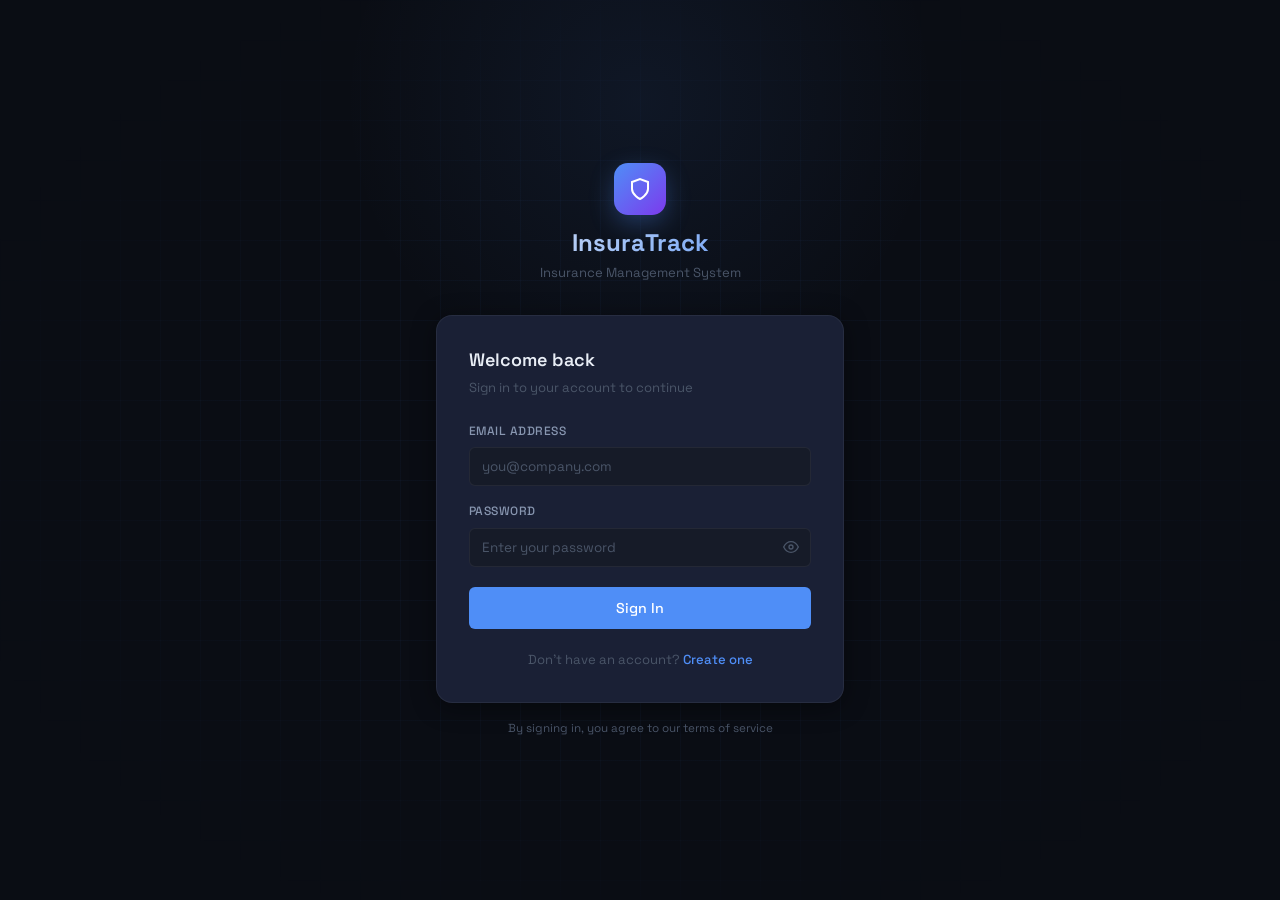
==== login.html @ 6d923c2f "frontend initial commit" ====
<!DOCTYPE html>
<html lang="en">
<head>
  <meta charset="UTF-8">
  <meta name="viewport" content="width=device-width, initial-scale=1.0">
  <title>Sign In — InsuraTrack</title>
  <link rel="stylesheet" href="css/global.css">
  <link rel="stylesheet" href="css/auth.css">
</head>
<body>
  <div class="auth-page">
    <div class="auth-container">
      <div class="auth-logo">
        <div class="logo-icon">
          <svg width="24" height="24" viewBox="0 0 24 24" fill="none" stroke="white" stroke-width="2">
            <path d="M12 22s8-4 8-10V5l-8-3-8 3v7c0 6 8 10 8 10z"/>
          </svg>
        </div>
        <h1>InsuraTrack</h1>
        <p>Insurance Management System</p>
      </div>

      <div class="auth-card">
        <h2>Welcome back</h2>
        <p class="subtitle">Sign in to your account to continue</p>

        <form class="auth-form" onsubmit="handleLogin(event)">
          <div class="form-group">
            <label>Email Address</label>
            <input
              type="email"
              id="email"
              placeholder="you@company.com"
              autocomplete="email"
              required
            >
          </div>

          <div class="form-group">
            <label>Password</label>
            <div class="input-with-icon">
              <input
                type="password"
                id="password"
                placeholder="Enter your password"
                autocomplete="current-password"
                required
              >
              <button type="button" class="eye-toggle" tabindex="-1">
                <svg width="16" height="16" viewBox="0 0 24 24" fill="none" stroke="currentColor" stroke-width="2">
                  <path d="M1 12s4-8 11-8 11 8 11 8-4 8-11 8-11-8-11-8z"/>
                  <circle cx="12" cy="12" r="3"/>
                </svg>
              </button>
            </div>
          </div>

          <button type="submit" class="btn btn-primary" id="login-btn">
            Sign In
          </button>
        </form>

        <div class="auth-footer">
          Don't have an account? <a href="register.html">Create one</a>
        </div>
      </div>

      <div style="text-align:center;margin-top:16px;font-size:0.78rem;color:var(--text-muted)">
        By signing in, you agree to our terms of service
      </div>
    </div>
  </div>

  <script src="js/api.js"></script>
  <script src="js/auth.js"></script>
  <script src="js/utils.js"></script>
  <script>
    authUtils.redirectIfLoggedIn();
    document.addEventListener('DOMContentLoaded', initPasswordToggle);
  </script>
</body>
</html>
---- css/global.css ----
@import url('https://fonts.googleapis.com/css2?family=Space+Grotesk:wght@300;400;500;600;700&family=DM+Mono:wght@400;500&display=swap');

:root {
  /* Core Palette */
  --bg-base: #0a0d14;
  --bg-surface: #10141f;
  --bg-elevated: #161b28;
  --bg-card: #1a2035;
  --bg-hover: #1f2640;

  /* Borders */
  --border: rgba(255,255,255,0.06);
  --border-active: rgba(99,179,237,0.3);

  /* Text */
  --text-primary: #e8edf5;
  --text-secondary: #8896b0;
  --text-muted: #4a5568;

  /* Accent */
  --accent: #4f8ef7;
  --accent-hover: #6aa1ff;
  --accent-glow: rgba(79,142,247,0.15);
  --accent-soft: rgba(79,142,247,0.1);

  /* Status Colors */
  --green: #34d399;
  --green-soft: rgba(52,211,153,0.1);
  --red: #f87171;
  --red-soft: rgba(248,113,113,0.1);
  --yellow: #fbbf24;
  --yellow-soft: rgba(251,191,36,0.1);
  --purple: #a78bfa;
  --purple-soft: rgba(167,139,250,0.1);
  --cyan: #22d3ee;
  --cyan-soft: rgba(34,211,238,0.1);

  /* Spacing */
  --radius: 10px;
  --radius-lg: 16px;
  --radius-sm: 6px;

  /* Sidebar */
  --sidebar-width: 240px;
  --navbar-height: 60px;

  /* Shadows */
  --shadow-card: 0 4px 24px rgba(0,0,0,0.4);
  --shadow-glow: 0 0 30px rgba(79,142,247,0.15);
}

*, *::before, *::after { box-sizing: border-box; margin: 0; padding: 0; }

html { font-size: 15px; }

body {
  font-family: 'Space Grotesk', sans-serif;
  background: var(--bg-base);
  color: var(--text-primary);
  line-height: 1.6;
  min-height: 100vh;
  overflow-x: hidden;
}

/* Scrollbar */
::-webkit-scrollbar { width: 6px; height: 6px; }
::-webkit-scrollbar-track { background: var(--bg-surface); }
::-webkit-scrollbar-thumb { background: var(--bg-elevated); border-radius: 3px; }
::-webkit-scrollbar-thumb:hover { background: var(--text-muted); }

/* Typography */
h1, h2, h3, h4, h5, h6 { font-weight: 600; line-height: 1.3; }
h1 { font-size: 1.8rem; }
h2 { font-size: 1.4rem; }
h3 { font-size: 1.1rem; }

a { color: var(--accent); text-decoration: none; }
a:hover { color: var(--accent-hover); }

/* Buttons */
.btn {
  display: inline-flex;
  align-items: center;
  gap: 6px;
  padding: 8px 16px;
  border-radius: var(--radius-sm);
  font-family: inherit;
  font-size: 0.875rem;
  font-weight: 500;
  cursor: pointer;
  border: none;
  transition: all 0.15s ease;
  white-space: nowrap;
}

.btn-primary {
  background: var(--accent);
  color: #fff;
}
.btn-primary:hover { background: var(--accent-hover); transform: translateY(-1px); box-shadow: 0 4px 16px rgba(79,142,247,0.3); }

.btn-ghost {
  background: transparent;
  color: var(--text-secondary);
  border: 1px solid var(--border);
}
.btn-ghost:hover { background: var(--bg-hover); color: var(--text-primary); border-color: var(--border-active); }

.btn-danger {
  background: var(--red-soft);
  color: var(--red);
  border: 1px solid rgba(248,113,113,0.2);
}
.btn-danger:hover { background: rgba(248,113,113,0.2); }

.btn-success {
  background: var(--green-soft);
  color: var(--green);
  border: 1px solid rgba(52,211,153,0.2);
}
.btn-success:hover { background: rgba(52,211,153,0.2); }

.btn-sm { padding: 5px 10px; font-size: 0.8rem; }
.btn-icon { padding: 7px; }

/* Cards */
.card {
  background: var(--bg-card);
  border: 1px solid var(--border);
  border-radius: var(--radius-lg);
  padding: 20px;
}

/* Tables */
.table-wrapper {
  overflow-x: auto;
  border-radius: var(--radius-lg);
  border: 1px solid var(--border);
}

table {
  width: 100%;
  border-collapse: collapse;
  font-size: 0.875rem;
}

thead th {
  background: var(--bg-elevated);
  color: var(--text-muted);
  font-weight: 500;
  font-size: 0.75rem;
  text-transform: uppercase;
  letter-spacing: 0.05em;
  padding: 12px 16px;
  text-align: left;
  border-bottom: 1px solid var(--border);
}

tbody tr {
  border-bottom: 1px solid var(--border);
  transition: background 0.1s;
}
tbody tr:last-child { border-bottom: none; }
tbody tr:hover { background: var(--bg-hover); }

tbody td {
  padding: 12px 16px;
  color: var(--text-secondary);
  vertical-align: middle;
}

tbody td:first-child { color: var(--text-primary); font-weight: 500; }

/* Badges */
.badge {
  display: inline-flex;
  align-items: center;
  gap: 4px;
  padding: 3px 8px;
  border-radius: 20px;
  font-size: 0.75rem;
  font-weight: 500;
}
.badge-active, .badge-paid, .badge-green { background: var(--green-soft); color: var(--green); }
.badge-inactive, .badge-overdue, .badge-red { background: var(--red-soft); color: var(--red); }
.badge-pending, .badge-yellow { background: var(--yellow-soft); color: var(--yellow); }
.badge-expiring, .badge-purple { background: var(--purple-soft); color: var(--purple); }
.badge-expired { background: rgba(74,85,104,0.3); color: var(--text-muted); }
.badge-admin { background: var(--accent-soft); color: var(--accent); }

/* Forms */
.form-group {
  display: flex;
  flex-direction: column;
  gap: 6px;
}

label {
  font-size: 0.8rem;
  font-weight: 500;
  color: var(--text-secondary);
  text-transform: uppercase;
  letter-spacing: 0.04em;
}

input, select, textarea {
  background: var(--bg-elevated);
  border: 1px solid var(--border);
  border-radius: var(--radius-sm);
  color: var(--text-primary);
  font-family: inherit;
  font-size: 0.9rem;
  padding: 10px 12px;
  transition: border-color 0.15s, box-shadow 0.15s;
  width: 100%;
  outline: none;
}

input:focus, select:focus, textarea:focus {
  border-color: var(--accent);
  box-shadow: 0 0 0 3px var(--accent-soft);
}

input::placeholder, textarea::placeholder { color: var(--text-muted); }

select option { background: var(--bg-card); }

.form-grid {
  display: grid;
  grid-template-columns: repeat(auto-fit, minmax(220px, 1fr));
  gap: 16px;
}

/* Section Header */
.section-header {
  display: flex;
  align-items: center;
  justify-content: space-between;
  margin-bottom: 20px;
  flex-wrap: wrap;
  gap: 12px;
}

.section-title {
  font-size: 1.1rem;
  font-weight: 600;
  color: var(--text-primary);
}

/* Search Bar */
.search-bar {
  display: flex;
  align-items: center;
  gap: 8px;
  background: var(--bg-elevated);
  border: 1px solid var(--border);
  border-radius: var(--radius-sm);
  padding: 8px 12px;
  width: 240px;
}

.search-bar input {
  background: none;
  border: none;
  padding: 0;
  font-size: 0.875rem;
  box-shadow: none;
}

.search-bar svg { color: var(--text-muted); flex-shrink: 0; }

/* Page Container */
.page-content {
  padding: 24px;
  animation: fadeIn 0.2s ease;
}

@keyframes fadeIn {
  from { opacity: 0; transform: translateY(8px); }
  to { opacity: 1; transform: translateY(0); }
}

/* Utility */
.flex { display: flex; }
.items-center { align-items: center; }
.gap-8 { gap: 8px; }
.gap-12 { gap: 12px; }
.gap-16 { gap: 16px; }
.mt-16 { margin-top: 16px; }
.mt-24 { margin-top: 24px; }
.text-muted { color: var(--text-muted); font-size: 0.85rem; }

/* Empty state */
.empty-state {
  text-align: center;
  padding: 48px 20px;
  color: var(--text-muted);
}
.empty-state svg { margin-bottom: 12px; opacity: 0.4; }
.empty-state p { font-size: 0.9rem; }

/* Mono font for codes */
.mono { font-family: 'DM Mono', monospace; font-size: 0.85rem; }

/* Divider */
.divider { height: 1px; background: var(--border); margin: 16px 0; }

/* Hidden */
.hidden { display: none !important; }

/* Checkbox */
.checkbox-label {
  display: flex;
  align-items: center;
  gap: 8px;
  cursor: pointer;
  font-size: 0.875rem;
  color: var(--text-secondary);
}

input[type="checkbox"] {
  width: 16px;
  height: 16px;
  accent-color: var(--accent);
}

/* Responsive */
@media (max-width: 768px) {
  .form-grid { grid-template-columns: 1fr; }
  .section-header { flex-direction: column; align-items: flex-start; }
}
---- css/auth.css ----
/* Auth Pages */
.auth-page {
  min-height: 100vh;
  display: flex;
  align-items: center;
  justify-content: center;
  background: var(--bg-base);
  position: relative;
  overflow: hidden;
}

/* Animated grid background */
.auth-page::before {
  content: '';
  position: absolute;
  inset: 0;
  background-image:
    linear-gradient(rgba(79,142,247,0.04) 1px, transparent 1px),
    linear-gradient(90deg, rgba(79,142,247,0.04) 1px, transparent 1px);
  background-size: 40px 40px;
  mask-image: radial-gradient(ellipse at center, black 40%, transparent 80%);
}

/* Glow orbs */
.auth-page::after {
  content: '';
  position: absolute;
  width: 600px;
  height: 600px;
  background: radial-gradient(circle, rgba(79,142,247,0.08) 0%, transparent 70%);
  top: -200px;
  left: 50%;
  transform: translateX(-50%);
  pointer-events: none;
}

.auth-container {
  position: relative;
  z-index: 1;
  width: 100%;
  max-width: 440px;
  padding: 16px;
}

.auth-logo {
  text-align: center;
  margin-bottom: 32px;
}

.auth-logo .logo-icon {
  width: 52px;
  height: 52px;
  background: linear-gradient(135deg, var(--accent), #7c3aed);
  border-radius: 14px;
  display: flex;
  align-items: center;
  justify-content: center;
  margin: 0 auto 12px;
  box-shadow: 0 8px 24px rgba(79,142,247,0.3);
}

.auth-logo h1 {
  font-size: 1.6rem;
  font-weight: 700;
  background: linear-gradient(135deg, var(--text-primary), var(--accent));
  -webkit-background-clip: text;
  -webkit-text-fill-color: transparent;
  background-clip: text;
}

.auth-logo p {
  color: var(--text-muted);
  font-size: 0.875rem;
  margin-top: 4px;
}

.auth-card {
  background: var(--bg-card);
  border: 1px solid var(--border);
  border-radius: var(--radius-lg);
  padding: 32px;
  box-shadow: var(--shadow-card);
  backdrop-filter: blur(10px);
}

.auth-card h2 {
  font-size: 1.2rem;
  margin-bottom: 6px;
}

.auth-card .subtitle {
  color: var(--text-muted);
  font-size: 0.875rem;
  margin-bottom: 24px;
}

.auth-form {
  display: flex;
  flex-direction: column;
  gap: 16px;
}

.auth-form .btn-primary {
  width: 100%;
  justify-content: center;
  padding: 12px;
  font-size: 0.95rem;
  margin-top: 4px;
  border-radius: var(--radius-sm);
  letter-spacing: 0.01em;
}

.auth-footer {
  text-align: center;
  margin-top: 20px;
  font-size: 0.875rem;
  color: var(--text-muted);
}

.auth-footer a {
  color: var(--accent);
  font-weight: 500;
}

.admin-key-note {
  background: var(--accent-soft);
  border: 1px solid rgba(79,142,247,0.2);
  border-radius: var(--radius-sm);
  padding: 10px 12px;
  font-size: 0.8rem;
  color: var(--accent);
  display: flex;
  align-items: flex-start;
  gap: 8px;
}

.input-with-icon {
  position: relative;
}
.input-with-icon input { padding-right: 38px; }
.input-with-icon .eye-toggle {
  position: absolute;
  right: 10px;
  top: 50%;
  transform: translateY(-50%);
  background: none;
  border: none;
  color: var(--text-muted);
  cursor: pointer;
  padding: 2px;
  display: flex;
  align-items: center;
}
.input-with-icon .eye-toggle:hover { color: var(--text-secondary); }

@media (max-width: 480px) {
  .auth-card { padding: 24px 20px; }
}
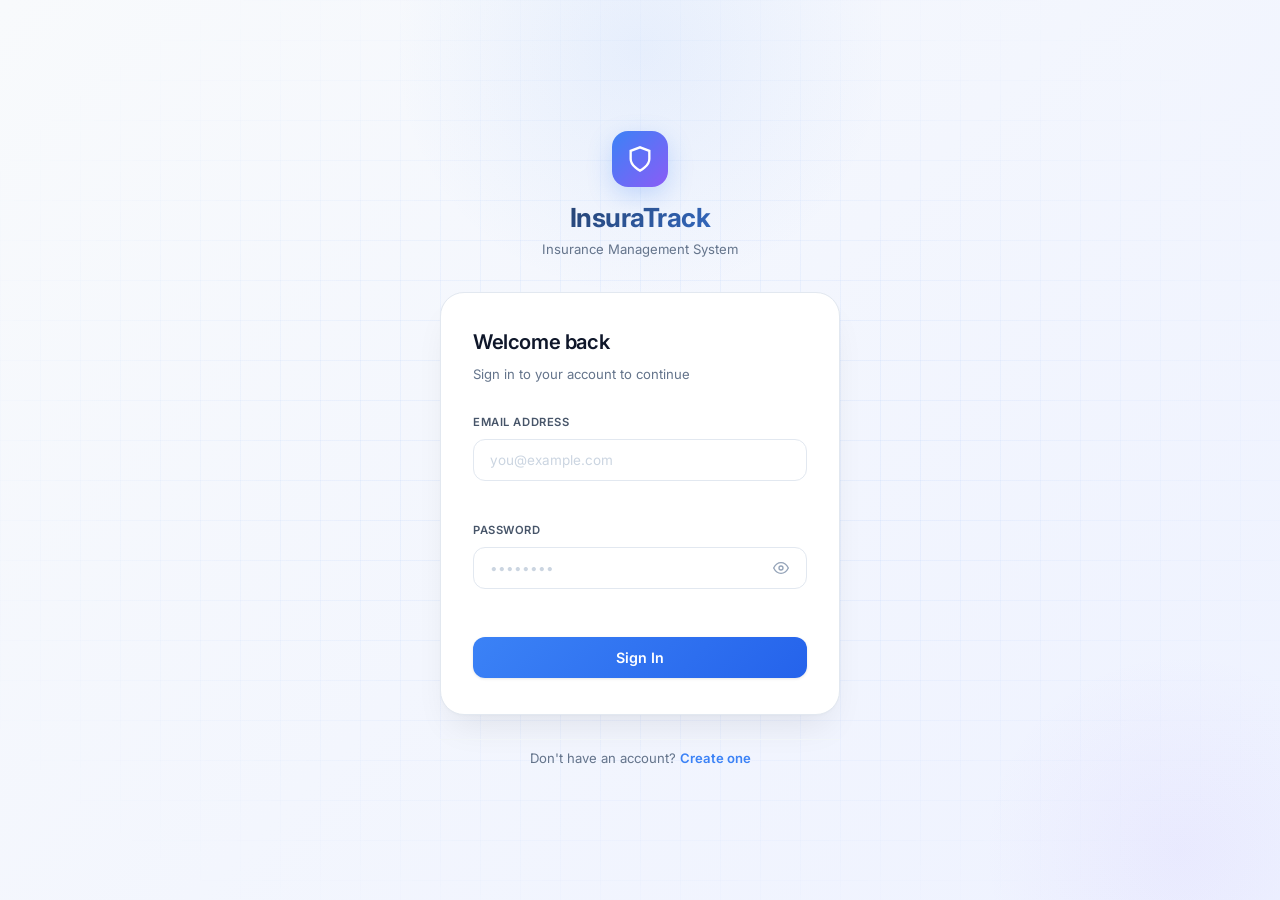
==== commit 20ca6b85: "initial commit" ====
--- a/login.html
+++ b/login.html
@@ -3,16 +3,17 @@
 <head>
   <meta charset="UTF-8">
   <meta name="viewport" content="width=device-width, initial-scale=1.0">
-  <title>Sign In — InsuraTrack</title>
+  <title>InsuraTrack — Login</title>
   <link rel="stylesheet" href="css/global.css">
   <link rel="stylesheet" href="css/auth.css">
 </head>
 <body>
   <div class="auth-page">
+    <div class="orb-2"></div>
     <div class="auth-container">
       <div class="auth-logo">
         <div class="logo-icon">
-          <svg width="24" height="24" viewBox="0 0 24 24" fill="none" stroke="white" stroke-width="2">
+          <svg width="28" height="28" viewBox="0 0 24 24" fill="none" stroke="white" stroke-width="2">
             <path d="M12 22s8-4 8-10V5l-8-3-8 3v7c0 6 8 10 8 10z"/>
           </svg>
         </div>
@@ -27,26 +28,13 @@
         <form class="auth-form" onsubmit="handleLogin(event)">
           <div class="form-group">
             <label>Email Address</label>
-            <input
-              type="email"
-              id="email"
-              placeholder="you@company.com"
-              autocomplete="email"
-              required
-            >
+            <input type="email" id="email" placeholder="you@example.com" required autocomplete="email">
           </div>
-
           <div class="form-group">
             <label>Password</label>
             <div class="input-with-icon">
-              <input
-                type="password"
-                id="password"
-                placeholder="Enter your password"
-                autocomplete="current-password"
-                required
-              >
-              <button type="button" class="eye-toggle" tabindex="-1">
+              <input type="password" id="password" placeholder="••••••••" required autocomplete="current-password">
+              <button type="button" class="eye-toggle">
                 <svg width="16" height="16" viewBox="0 0 24 24" fill="none" stroke="currentColor" stroke-width="2">
                   <path d="M1 12s4-8 11-8 11 8 11 8-4 8-11 8-11-8-11-8z"/>
                   <circle cx="12" cy="12" r="3"/>
@@ -54,29 +42,23 @@
               </button>
             </div>
           </div>
-
-          <button type="submit" class="btn btn-primary" id="login-btn">
-            Sign In
-          </button>
+          <button type="submit" class="btn btn-primary" id="login-btn">Sign In</button>
         </form>
-
-        <div class="auth-footer">
-          Don't have an account? <a href="register.html">Create one</a>
-        </div>
       </div>
 
-      <div style="text-align:center;margin-top:16px;font-size:0.78rem;color:var(--text-muted)">
-        By signing in, you agree to our terms of service
+      <div class="auth-footer">
+        Don't have an account? <a href="register.html">Create one</a>
       </div>
     </div>
   </div>
 
   <script src="js/api.js"></script>
   <script src="js/auth.js"></script>
-  <script src="js/utils.js"></script>
   <script>
-    authUtils.redirectIfLoggedIn();
-    document.addEventListener('DOMContentLoaded', initPasswordToggle);
+    document.addEventListener('DOMContentLoaded', () => {
+      authUtils.redirectIfLoggedIn();
+      initPasswordToggle();
+    });
   </script>
 </body>
 </html>
--- a/css/global.css
+++ b/css/global.css
@@ -1,331 +1,1199 @@
-@import url('https://fonts.googleapis.com/css2?family=Space+Grotesk:wght@300;400;500;600;700&family=DM+Mono:wght@400;500&display=swap');
+@import url('https://fonts.googleapis.com/css2?family=Inter:opsz,wght@14..32,300;14..32,400;14..32,500;14..32,600;14..32,700&family=JetBrains+Mono:wght@400;500&display=swap');
+
+/* ─────────────────────────────────────────────────────────────
+   DESIGN SYSTEM - Modern Insurance Management Platform
+   ───────────────────────────────────────────────────────────── */
 
 :root {
-  /* Core Palette */
-  --bg-base: #0a0d14;
-  --bg-surface: #10141f;
-  --bg-elevated: #161b28;
-  --bg-card: #1a2035;
-  --bg-hover: #1f2640;
-
-  /* Borders */
-  --border: rgba(255,255,255,0.06);
-  --border-active: rgba(99,179,237,0.3);
-
-  /* Text */
-  --text-primary: #e8edf5;
-  --text-secondary: #8896b0;
-  --text-muted: #4a5568;
-
-  /* Accent */
-  --accent: #4f8ef7;
-  --accent-hover: #6aa1ff;
-  --accent-glow: rgba(79,142,247,0.15);
-  --accent-soft: rgba(79,142,247,0.1);
-
-  /* Status Colors */
-  --green: #34d399;
-  --green-soft: rgba(52,211,153,0.1);
-  --red: #f87171;
-  --red-soft: rgba(248,113,113,0.1);
-  --yellow: #fbbf24;
-  --yellow-soft: rgba(251,191,36,0.1);
-  --purple: #a78bfa;
-  --purple-soft: rgba(167,139,250,0.1);
-  --cyan: #22d3ee;
-  --cyan-soft: rgba(34,211,238,0.1);
-
-  /* Spacing */
-  --radius: 10px;
+  /* Light Theme Colors */
+  --bg-base: #f5f7fb;
+  --bg-surface: #ffffff;
+  --bg-elevated: #f8fafc;
+  --bg-card: #ffffff;
+  --bg-hover: #f1f5f9;
+  --bg-active: #eef2ff;
+  
+  --border: #e2e8f0;
+  --border-light: #f1f5f9;
+  --border-active: #3b82f6;
+  
+  --text-primary: #0a0f1c;
+  --text-secondary: #475569;
+  --text-muted: #94a3b8;
+  --text-light: #cbd5e1;
+  
+  --accent: #3b82f6;
+  --accent-dark: #2563eb;
+  --accent-light: #60a5fa;
+  --accent-glow: rgba(59, 130, 246, 0.08);
+  --accent-soft: rgba(59, 130, 246, 0.12);
+  
+  --green: #10b981;
+  --green-dark: #059669;
+  --green-soft: rgba(16, 185, 129, 0.1);
+  --green-glow: rgba(16, 185, 129, 0.2);
+  
+  --red: #ef4444;
+  --red-dark: #dc2626;
+  --red-soft: rgba(239, 68, 68, 0.1);
+  
+  --yellow: #f59e0b;
+  --yellow-dark: #d97706;
+  --yellow-soft: rgba(245, 158, 11, 0.1);
+  
+  --purple: #8b5cf6;
+  --purple-dark: #7c3aed;
+  --purple-soft: rgba(139, 92, 246, 0.1);
+  
+  --cyan: #06b6d4;
+  --cyan-dark: #0891b2;
+  --cyan-soft: rgba(6, 182, 212, 0.1);
+  
+  --orange: #f97316;
+  --orange-soft: rgba(249, 115, 22, 0.1);
+  
+  --pink: #ec4899;
+  --pink-soft: rgba(236, 72, 153, 0.1);
+  
+  /* Spacing & Layout */
+  --sidebar-width: 280px;
+  --sidebar-collapsed: 80px;
+  --navbar-height: 70px;
+  
+  /* Radius */
+  --radius-xs: 6px;
+  --radius-sm: 8px;
+  --radius-md: 12px;
   --radius-lg: 16px;
-  --radius-sm: 6px;
-
-  /* Sidebar */
-  --sidebar-width: 240px;
-  --navbar-height: 60px;
-
+  --radius-xl: 24px;
+  --radius-full: 9999px;
+  
   /* Shadows */
-  --shadow-card: 0 4px 24px rgba(0,0,0,0.4);
-  --shadow-glow: 0 0 30px rgba(79,142,247,0.15);
-}
-
-*, *::before, *::after { box-sizing: border-box; margin: 0; padding: 0; }
-
-html { font-size: 15px; }
+  --shadow-xs: 0 1px 2px rgba(0, 0, 0, 0.05);
+  --shadow-sm: 0 1px 3px rgba(0, 0, 0, 0.1);
+  --shadow-md: 0 4px 6px -1px rgba(0, 0, 0, 0.1);
+  --shadow-lg: 0 10px 15px -3px rgba(0, 0, 0, 0.1);
+  --shadow-xl: 0 20px 25px -5px rgba(0, 0, 0, 0.1);
+  --shadow-2xl: 0 25px 50px -12px rgba(0, 0, 0, 0.25);
+  --shadow-glow: 0 0 0 3px rgba(59, 130, 246, 0.15);
+  --shadow-card: 0 1px 2px rgba(0,0,0,0.05), 0 8px 20px -6px rgba(0,0,0,0.08);
+  --shadow-elevated: 0 20px 25px -5px rgba(0,0,0,0.08), 0 10px 10px -5px rgba(0,0,0,0.02);
+  
+  /* Transitions */
+  --transition-fast: 150ms cubic-bezier(0.4, 0, 0.2, 1);
+  --transition-base: 200ms cubic-bezier(0.4, 0, 0.2, 1);
+  --transition-slow: 300ms cubic-bezier(0.4, 0, 0.2, 1);
+  --transition-bounce: 500ms cubic-bezier(0.34, 1.56, 0.64, 1);
+}
+
+/* Dark Theme */
+[data-theme="dark"] {
+  --bg-base: #0a0f1c;
+  --bg-surface: #111827;
+  --bg-elevated: #1f2937;
+  --bg-card: #1e293b;
+  --bg-hover: #2d3a4f;
+  --bg-active: #1e3a8a;
+  
+  --border: #2d3a4f;
+  --border-light: #1f2937;
+  
+  --text-primary: #f3f4f6;
+  --text-secondary: #d1d5db;
+  --text-muted: #9ca3af;
+  --text-light: #6b7280;
+  
+  --accent: #60a5fa;
+  --accent-dark: #3b82f6;
+  --accent-glow: rgba(96, 165, 250, 0.1);
+  --accent-soft: rgba(96, 165, 250, 0.15);
+  
+  --shadow-card: 0 1px 3px rgba(0, 0, 0, 0.3), 0 8px 20px -6px rgba(0, 0, 0, 0.2);
+  --shadow-elevated: 0 20px 25px -5px rgba(0, 0, 0, 0.3), 0 10px 10px -5px rgba(0, 0, 0, 0.1);
+}
+
+/* ─────────────────────────────────────────────────────────────
+   GLOBAL RESETS & BASE STYLES
+   ───────────────────────────────────────────────────────────── */
+
+*, *::before, *::after {
+  margin: 0;
+  padding: 0;
+  box-sizing: border-box;
+}
+
+html {
+  font-size: 15px;
+  scroll-behavior: smooth;
+  -webkit-font-smoothing: antialiased;
+  -moz-osx-font-smoothing: grayscale;
+}
 
 body {
-  font-family: 'Space Grotesk', sans-serif;
+  font-family: 'Inter', -apple-system, BlinkMacSystemFont, 'Segoe UI', sans-serif;
   background: var(--bg-base);
   color: var(--text-primary);
   line-height: 1.6;
   min-height: 100vh;
   overflow-x: hidden;
-}
-
-/* Scrollbar */
-::-webkit-scrollbar { width: 6px; height: 6px; }
-::-webkit-scrollbar-track { background: var(--bg-surface); }
-::-webkit-scrollbar-thumb { background: var(--bg-elevated); border-radius: 3px; }
-::-webkit-scrollbar-thumb:hover { background: var(--text-muted); }
+  transition: background-color var(--transition-base), color var(--transition-base);
+}
+
+/* Custom Scrollbar */
+::-webkit-scrollbar {
+  width: 8px;
+  height: 8px;
+}
+
+::-webkit-scrollbar-track {
+  background: var(--bg-elevated);
+  border-radius: var(--radius-full);
+}
+
+::-webkit-scrollbar-thumb {
+  background: var(--text-light);
+  border-radius: var(--radius-full);
+  transition: background var(--transition-fast);
+}
+
+::-webkit-scrollbar-thumb:hover {
+  background: var(--text-muted);
+}
 
 /* Typography */
-h1, h2, h3, h4, h5, h6 { font-weight: 600; line-height: 1.3; }
-h1 { font-size: 1.8rem; }
-h2 { font-size: 1.4rem; }
-h3 { font-size: 1.1rem; }
-
-a { color: var(--accent); text-decoration: none; }
-a:hover { color: var(--accent-hover); }
-
-/* Buttons */
+h1, h2, h3, h4, h5, h6 {
+  font-weight: 600;
+  line-height: 1.3;
+  letter-spacing: -0.02em;
+  color: var(--text-primary);
+}
+
+h1 { font-size: 2rem; font-weight: 700; }
+h2 { font-size: 1.5rem; }
+h3 { font-size: 1.25rem; }
+h4 { font-size: 1.125rem; }
+
+/* Links */
+a {
+  color: var(--accent);
+  text-decoration: none;
+  transition: color var(--transition-fast);
+}
+
+a:hover {
+  color: var(--accent-dark);
+}
+
+/* Selection */
+::selection {
+  background: var(--accent-soft);
+  color: var(--accent);
+}
+
+/* ─────────────────────────────────────────────────────────────
+   BUTTONS - Modern & Interactive
+   ───────────────────────────────────────────────────────────── */
+
 .btn {
   display: inline-flex;
   align-items: center;
-  gap: 6px;
-  padding: 8px 16px;
-  border-radius: var(--radius-sm);
+  justify-content: center;
+  gap: 8px;
+  padding: 10px 20px;
+  border-radius: var(--radius-md);
   font-family: inherit;
   font-size: 0.875rem;
   font-weight: 500;
   cursor: pointer;
   border: none;
-  transition: all 0.15s ease;
+  transition: all var(--transition-base);
   white-space: nowrap;
+  position: relative;
+  overflow: hidden;
+}
+
+.btn::before {
+  content: '';
+  position: absolute;
+  inset: 0;
+  background: rgba(255, 255, 255, 0.1);
+  transform: scaleX(0);
+  transform-origin: right;
+  transition: transform var(--transition-base);
+}
+
+.btn:hover::before {
+  transform: scaleX(1);
+  transform-origin: left;
 }
 
 .btn-primary {
-  background: var(--accent);
+  background: linear-gradient(135deg, var(--accent), var(--accent-dark));
   color: #fff;
-}
-.btn-primary:hover { background: var(--accent-hover); transform: translateY(-1px); box-shadow: 0 4px 16px rgba(79,142,247,0.3); }
+  box-shadow: var(--shadow-sm);
+}
+
+.btn-primary:hover {
+  transform: translateY(-2px);
+  box-shadow: var(--shadow-md), 0 4px 12px var(--accent-glow);
+}
+
+.btn-secondary {
+  background: var(--bg-elevated);
+  color: var(--text-secondary);
+  border: 1px solid var(--border);
+}
+
+.btn-secondary:hover {
+  background: var(--bg-hover);
+  color: var(--text-primary);
+  border-color: var(--accent);
+  transform: translateY(-1px);
+}
 
 .btn-ghost {
   background: transparent;
   color: var(--text-secondary);
   border: 1px solid var(--border);
 }
-.btn-ghost:hover { background: var(--bg-hover); color: var(--text-primary); border-color: var(--border-active); }
+
+.btn-ghost:hover {
+  background: var(--bg-hover);
+  color: var(--text-primary);
+  border-color: var(--accent);
+}
 
 .btn-danger {
   background: var(--red-soft);
   color: var(--red);
-  border: 1px solid rgba(248,113,113,0.2);
-}
-.btn-danger:hover { background: rgba(248,113,113,0.2); }
+  border: 1px solid rgba(239, 68, 68, 0.2);
+}
+
+.btn-danger:hover {
+  background: rgba(239, 68, 68, 0.2);
+  color: var(--red-dark);
+  transform: translateY(-1px);
+  border-color: var(--red);
+}
 
 .btn-success {
   background: var(--green-soft);
   color: var(--green);
-  border: 1px solid rgba(52,211,153,0.2);
-}
-.btn-success:hover { background: rgba(52,211,153,0.2); }
-
-.btn-sm { padding: 5px 10px; font-size: 0.8rem; }
-.btn-icon { padding: 7px; }
-
-/* Cards */
+  border: 1px solid rgba(16, 185, 129, 0.2);
+}
+
+.btn-success:hover {
+  background: rgba(16, 185, 129, 0.2);
+  color: var(--green-dark);
+  transform: translateY(-1px);
+  border-color: var(--green);
+}
+
+.btn-warning {
+  background: var(--yellow-soft);
+  color: var(--yellow);
+  border: 1px solid rgba(245, 158, 11, 0.2);
+}
+
+.btn-warning:hover {
+  background: rgba(245, 158, 11, 0.2);
+  color: var(--yellow-dark);
+  transform: translateY(-1px);
+}
+
+.btn-info {
+  background: var(--cyan-soft);
+  color: var(--cyan);
+  border: 1px solid rgba(6, 182, 212, 0.2);
+}
+
+.btn-info:hover {
+  background: rgba(6, 182, 212, 0.2);
+  color: var(--cyan-dark);
+  transform: translateY(-1px);
+}
+
+.btn-sm {
+  padding: 6px 12px;
+  font-size: 0.75rem;
+  gap: 6px;
+}
+
+.btn-lg {
+  padding: 12px 24px;
+  font-size: 1rem;
+}
+
+.btn-icon {
+  padding: 8px;
+  aspect-ratio: 1;
+}
+
+.btn:active {
+  transform: translateY(0);
+}
+
+/* ─────────────────────────────────────────────────────────────
+   CARDS & CONTAINERS
+   ───────────────────────────────────────────────────────────── */
+
 .card {
   background: var(--bg-card);
   border: 1px solid var(--border);
   border-radius: var(--radius-lg);
-  padding: 20px;
-}
-
-/* Tables */
+  padding: 24px;
+  transition: all var(--transition-base);
+  box-shadow: var(--shadow-card);
+}
+
+.card:hover {
+  transform: translateY(-2px);
+  border-color: var(--accent);
+  box-shadow: var(--shadow-md);
+}
+
+.card-header {
+  display: flex;
+  align-items: center;
+  justify-content: space-between;
+  margin-bottom: 20px;
+  padding-bottom: 16px;
+  border-bottom: 1px solid var(--border);
+}
+
+.card-title {
+  font-size: 1.125rem;
+  font-weight: 600;
+  color: var(--text-primary);
+}
+
+/* ─────────────────────────────────────────────────────────────
+   TABLES - Clean & Readable
+   ───────────────────────────────────────────────────────────── */
+
 .table-wrapper {
   overflow-x: auto;
   border-radius: var(--radius-lg);
+  background: var(--bg-card);
   border: 1px solid var(--border);
-}
-
-table {
+  box-shadow: var(--shadow-xs);
+}
+
+.data-table {
   width: 100%;
   border-collapse: collapse;
   font-size: 0.875rem;
 }
 
-thead th {
+.data-table thead {
   background: var(--bg-elevated);
-  color: var(--text-muted);
-  font-weight: 500;
+  border-bottom: 1px solid var(--border);
+}
+
+.data-table th {
+  padding: 14px 20px;
+  text-align: left;
   font-size: 0.75rem;
+  font-weight: 600;
+  color: var(--text-secondary);
   text-transform: uppercase;
-  letter-spacing: 0.05em;
-  padding: 12px 16px;
-  text-align: left;
-  border-bottom: 1px solid var(--border);
-}
-
-tbody tr {
-  border-bottom: 1px solid var(--border);
-  transition: background 0.1s;
-}
-tbody tr:last-child { border-bottom: none; }
-tbody tr:hover { background: var(--bg-hover); }
-
-tbody td {
-  padding: 12px 16px;
+  letter-spacing: 0.06em;
+}
+
+.data-table td {
+  padding: 14px 20px;
   color: var(--text-secondary);
-  vertical-align: middle;
-}
-
-tbody td:first-child { color: var(--text-primary); font-weight: 500; }
-
-/* Badges */
+  border-bottom: 1px solid var(--border-light);
+  transition: background var(--transition-fast);
+}
+
+.data-table tr {
+  transition: all var(--transition-fast);
+}
+
+.data-table tbody tr:hover {
+  background: var(--bg-hover);
+}
+
+.data-table tbody tr:last-child td {
+  border-bottom: none;
+}
+
+/* ─────────────────────────────────────────────────────────────
+   BADGES - Status Indicators
+   ───────────────────────────────────────────────────────────── */
+
 .badge {
   display: inline-flex;
   align-items: center;
-  gap: 4px;
-  padding: 3px 8px;
-  border-radius: 20px;
+  gap: 6px;
+  padding: 4px 12px;
+  border-radius: var(--radius-full);
+  font-size: 0.7rem;
+  font-weight: 600;
+  letter-spacing: 0.02em;
+  text-transform: uppercase;
+  white-space: nowrap;
+  transition: all var(--transition-fast);
+}
+
+.badge-active,
+.badge-paid,
+.badge-success {
+  background: var(--green-soft);
+  color: var(--green);
+}
+
+.badge-expired,
+.badge-inactive {
+  background: var(--red-soft);
+  color: var(--red);
+}
+
+.badge-expiring,
+.badge-warning,
+.badge-pending {
+  background: var(--yellow-soft);
+  color: var(--yellow);
+}
+
+.badge-purple {
+  background: var(--purple-soft);
+  color: var(--purple);
+}
+
+.badge-info,
+.badge-gray {
+  background: var(--bg-elevated);
+  color: var(--text-secondary);
+}
+
+.badge-cyan {
+  background: var(--cyan-soft);
+  color: var(--cyan);
+}
+
+.badge-orange {
+  background: var(--orange-soft);
+  color: var(--orange);
+}
+
+.badge-pink {
+  background: var(--pink-soft);
+  color: var(--pink);
+}
+
+/* Pulse Animation for Overdue */
+.badge-overdue {
+  background: var(--red-soft);
+  color: var(--red);
+  animation: pulse 1.5s infinite;
+}
+
+@keyframes pulse {
+  0%, 100% { opacity: 1; transform: scale(1); }
+  50% { opacity: 0.8; transform: scale(1.02); }
+}
+
+/* ─────────────────────────────────────────────────────────────
+   FORMS - Modern Inputs
+   ───────────────────────────────────────────────────────────── */
+
+.form-group {
+  display: flex;
+  flex-direction: column;
+  gap: 8px;
+  margin-bottom: 20px;
+}
+
+.form-group label {
   font-size: 0.75rem;
-  font-weight: 500;
-}
-.badge-active, .badge-paid, .badge-green { background: var(--green-soft); color: var(--green); }
-.badge-inactive, .badge-overdue, .badge-red { background: var(--red-soft); color: var(--red); }
-.badge-pending, .badge-yellow { background: var(--yellow-soft); color: var(--yellow); }
-.badge-expiring, .badge-purple { background: var(--purple-soft); color: var(--purple); }
-.badge-expired { background: rgba(74,85,104,0.3); color: var(--text-muted); }
-.badge-admin { background: var(--accent-soft); color: var(--accent); }
-
-/* Forms */
-.form-group {
-  display: flex;
-  flex-direction: column;
-  gap: 6px;
-}
-
-label {
-  font-size: 0.8rem;
-  font-weight: 500;
+  font-weight: 600;
   color: var(--text-secondary);
   text-transform: uppercase;
-  letter-spacing: 0.04em;
-}
-
-input, select, textarea {
-  background: var(--bg-elevated);
+  letter-spacing: 0.06em;
+}
+
+.form-group input,
+.form-group select,
+.form-group textarea {
+  background: var(--bg-surface);
   border: 1px solid var(--border);
-  border-radius: var(--radius-sm);
+  border-radius: var(--radius-md);
   color: var(--text-primary);
   font-family: inherit;
-  font-size: 0.9rem;
-  padding: 10px 12px;
-  transition: border-color 0.15s, box-shadow 0.15s;
+  font-size: 0.875rem;
+  padding: 12px 16px;
+  transition: all var(--transition-fast);
   width: 100%;
   outline: none;
 }
 
-input:focus, select:focus, textarea:focus {
+.form-group input:focus,
+.form-group select:focus,
+.form-group textarea:focus {
   border-color: var(--accent);
-  box-shadow: 0 0 0 3px var(--accent-soft);
-}
-
-input::placeholder, textarea::placeholder { color: var(--text-muted); }
-
-select option { background: var(--bg-card); }
+  box-shadow: var(--shadow-glow);
+}
+
+.form-group input:hover,
+.form-group select:hover,
+.form-group textarea:hover {
+  border-color: var(--accent-light);
+}
+
+.form-group input[type="file"] {
+  padding: 10px 12px;
+  cursor: pointer;
+}
+
+.form-group input[type="checkbox"] {
+  width: 18px;
+  height: 18px;
+  cursor: pointer;
+  accent-color: var(--accent);
+}
 
 .form-grid {
   display: grid;
-  grid-template-columns: repeat(auto-fit, minmax(220px, 1fr));
-  gap: 16px;
-}
-
-/* Section Header */
-.section-header {
-  display: flex;
-  align-items: center;
-  justify-content: space-between;
-  margin-bottom: 20px;
-  flex-wrap: wrap;
+  grid-template-columns: repeat(auto-fit, minmax(280px, 1fr));
+  gap: 20px;
+}
+
+.checkbox-label {
+  display: flex;
+  align-items: center;
+  gap: 10px;
+  cursor: pointer;
+  font-size: 0.875rem;
+  font-weight: 500;
+  color: var(--text-primary);
+  text-transform: none;
+  letter-spacing: 0;
+}
+
+/* ─────────────────────────────────────────────────────────────
+   SEARCH BAR
+   ───────────────────────────────────────────────────────────── */
+
+.search-bar {
+  display: flex;
+  align-items: center;
   gap: 12px;
-}
-
-.section-title {
-  font-size: 1.1rem;
-  font-weight: 600;
-  color: var(--text-primary);
-}
-
-/* Search Bar */
-.search-bar {
-  display: flex;
-  align-items: center;
-  gap: 8px;
-  background: var(--bg-elevated);
+  background: var(--bg-surface);
   border: 1px solid var(--border);
-  border-radius: var(--radius-sm);
-  padding: 8px 12px;
-  width: 240px;
+  border-radius: var(--radius-md);
+  padding: 8px 16px;
+  min-width: 260px;
+  transition: all var(--transition-fast);
+}
+
+.search-bar:focus-within {
+  border-color: var(--accent);
+  box-shadow: var(--shadow-glow);
 }
 
 .search-bar input {
   background: none;
   border: none;
+  outline: none;
+  font-size: 0.875rem;
+  color: var(--text-primary);
+  width: 100%;
   padding: 0;
+}
+
+.search-bar input::placeholder {
+  color: var(--text-muted);
+}
+
+.search-bar svg {
+  color: var(--text-muted);
+  flex-shrink: 0;
+}
+
+/* ─────────────────────────────────────────────────────────────
+   TABS
+   ───────────────────────────────────────────────────────────── */
+
+.tabs {
+  display: flex;
+  gap: 4px;
+  border-bottom: 1px solid var(--border);
+  margin-bottom: 24px;
+  flex-wrap: wrap;
+}
+
+.tab {
+  padding: 10px 20px;
   font-size: 0.875rem;
-  box-shadow: none;
-}
-
-.search-bar svg { color: var(--text-muted); flex-shrink: 0; }
-
-/* Page Container */
-.page-content {
+  font-weight: 500;
+  color: var(--text-muted);
+  cursor: pointer;
+  border-bottom: 2px solid transparent;
+  transition: all var(--transition-fast);
+  margin-bottom: -1px;
+  white-space: nowrap;
+}
+
+.tab:hover {
+  color: var(--text-primary);
+}
+
+.tab.active {
+  color: var(--accent);
+  border-bottom-color: var(--accent);
+}
+
+/* ─────────────────────────────────────────────────────────────
+   SECTION HEADER
+   ───────────────────────────────────────────────────────────── */
+
+.section-header {
+  display: flex;
+  align-items: center;
+  justify-content: space-between;
+  margin-bottom: 28px;
+  flex-wrap: wrap;
+  gap: 16px;
+}
+
+.section-title {
+  font-size: 1.375rem;
+  font-weight: 700;
+  color: var(--text-primary);
+  letter-spacing: -0.02em;
+  background: linear-gradient(135deg, var(--text-primary), var(--accent));
+  -webkit-background-clip: text;
+  -webkit-text-fill-color: transparent;
+  background-clip: text;
+}
+
+.section-subtitle {
+  font-size: 0.875rem;
+  color: var(--text-muted);
+  margin-top: 4px;
+}
+
+/* ─────────────────────────────────────────────────────────────
+   MODAL
+   ───────────────────────────────────────────────────────────── */
+
+.modal {
+  display: none;
+  position: fixed;
+  inset: 0;
+  background: rgba(0, 0, 0, 0.6);
+  backdrop-filter: blur(8px);
+  z-index: 1000;
+  align-items: center;
+  justify-content: center;
+  padding: 20px;
+  animation: fadeIn var(--transition-base);
+}
+
+@keyframes fadeIn {
+  from { opacity: 0; }
+  to { opacity: 1; }
+}
+
+.modal-content {
+  background: var(--bg-card);
+  border-radius: var(--radius-xl);
+  width: 100%;
+  max-width: 600px;
+  max-height: 85vh;
+  overflow-y: auto;
+  box-shadow: var(--shadow-2xl);
+  animation: slideUp var(--transition-base);
+}
+
+@keyframes slideUp {
+  from {
+    opacity: 0;
+    transform: translateY(30px);
+  }
+  to {
+    opacity: 1;
+    transform: translateY(0);
+  }
+}
+
+.modal-header {
+  display: flex;
+  align-items: center;
+  justify-content: space-between;
+  padding: 20px 24px;
+  border-bottom: 1px solid var(--border);
+  position: sticky;
+  top: 0;
+  background: var(--bg-card);
+  z-index: 1;
+}
+
+.modal-header h3 {
+  font-size: 1.125rem;
+  font-weight: 600;
+}
+
+.modal-close {
+  width: 32px;
+  height: 32px;
+  display: flex;
+  align-items: center;
+  justify-content: center;
+  border-radius: var(--radius-sm);
+  background: none;
+  border: none;
+  color: var(--text-muted);
+  cursor: pointer;
+  font-size: 1.25rem;
+  transition: all var(--transition-fast);
+}
+
+.modal-close:hover {
+  background: var(--bg-hover);
+  color: var(--red);
+}
+
+.modal-body {
   padding: 24px;
-  animation: fadeIn 0.2s ease;
-}
-
-@keyframes fadeIn {
-  from { opacity: 0; transform: translateY(8px); }
-  to { opacity: 1; transform: translateY(0); }
-}
-
-/* Utility */
+}
+
+.modal-footer {
+  display: flex;
+  justify-content: flex-end;
+  gap: 12px;
+  padding: 16px 24px;
+  border-top: 1px solid var(--border);
+  background: var(--bg-card);
+  position: sticky;
+  bottom: 0;
+}
+
+/* Confirm Modal */
+.confirm-modal {
+  max-width: 420px;
+}
+
+.confirm-modal .modal-body {
+  text-align: center;
+  padding: 32px 24px;
+}
+
+.confirm-icon {
+  width: 60px;
+  height: 60px;
+  border-radius: var(--radius-lg);
+  background: var(--red-soft);
+  display: flex;
+  align-items: center;
+  justify-content: center;
+  margin: 0 auto 20px;
+  color: var(--red);
+}
+
+.confirm-modal h3 {
+  margin-bottom: 8px;
+}
+
+.confirm-modal p {
+  color: var(--text-muted);
+  font-size: 0.9rem;
+}
+
+/* ─────────────────────────────────────────────────────────────
+   TOAST NOTIFICATIONS
+   ───────────────────────────────────────────────────────────── */
+
+.toast-container {
+  position: fixed;
+  bottom: 24px;
+  right: 24px;
+  display: flex;
+  flex-direction: column;
+  gap: 12px;
+  z-index: 1100;
+  pointer-events: none;
+}
+
+.toast {
+  display: flex;
+  align-items: center;
+  gap: 12px;
+  padding: 12px 20px;
+  background: var(--bg-card);
+  border: 1px solid var(--border);
+  border-radius: var(--radius-md);
+  box-shadow: var(--shadow-lg);
+  min-width: 280px;
+  max-width: 400px;
+  pointer-events: auto;
+  animation: slideInRight var(--transition-base);
+  position: relative;
+  overflow: hidden;
+}
+
+.toast::before {
+  content: '';
+  position: absolute;
+  top: 0;
+  left: 0;
+  width: 4px;
+  height: 100%;
+}
+
+.toast.success::before { background: var(--green); }
+.toast.error::before { background: var(--red); }
+.toast.warning::before { background: var(--yellow); }
+.toast.info::before { background: var(--accent); }
+
+@keyframes slideInRight {
+  from {
+    opacity: 0;
+    transform: translateX(100px);
+  }
+  to {
+    opacity: 1;
+    transform: translateX(0);
+  }
+}
+
+.toast-icon {
+  width: 24px;
+  height: 24px;
+  display: flex;
+  align-items: center;
+  justify-content: center;
+  flex-shrink: 0;
+}
+
+.toast.success .toast-icon { color: var(--green); }
+.toast.error .toast-icon { color: var(--red); }
+.toast.warning .toast-icon { color: var(--yellow); }
+.toast.info .toast-icon { color: var(--accent); }
+
+.toast-message {
+  flex: 1;
+  font-size: 0.875rem;
+  color: var(--text-primary);
+}
+
+/* ─────────────────────────────────────────────────────────────
+   SPINNER / LOADING
+   ───────────────────────────────────────────────────────────── */
+
+.spinner-overlay {
+  position: fixed;
+  inset: 0;
+  background: rgba(0, 0, 0, 0.5);
+  backdrop-filter: blur(4px);
+  z-index: 2000;
+  display: flex;
+  align-items: center;
+  justify-content: center;
+}
+
+.spinner {
+  width: 48px;
+  height: 48px;
+  border: 3px solid var(--border);
+  border-top-color: var(--accent);
+  border-radius: 50%;
+  animation: spin 0.8s linear infinite;
+}
+
+@keyframes spin {
+  to { transform: rotate(360deg); }
+}
+
+.inline-spinner {
+  width: 18px;
+  height: 18px;
+  border: 2px solid rgba(255, 255, 255, 0.3);
+  border-top-color: #fff;
+  border-radius: 50%;
+  animation: spin 0.7s linear infinite;
+  display: inline-block;
+}
+
+/* ─────────────────────────────────────────────────────────────
+   EMPTY STATE
+   ───────────────────────────────────────────────────────────── */
+
+.empty-state {
+  text-align: center;
+  padding: 64px 32px;
+  color: var(--text-muted);
+  background: var(--bg-card);
+  border-radius: var(--radius-lg);
+  border: 1px solid var(--border);
+}
+
+.empty-state svg {
+  opacity: 0.5;
+  margin-bottom: 16px;
+}
+
+.empty-state p {
+  font-size: 0.875rem;
+}
+
+/* ─────────────────────────────────────────────────────────────
+   UTILITY CLASSES
+   ───────────────────────────────────────────────────────────── */
+
+/* Flexbox */
 .flex { display: flex; }
+.flex-col { flex-direction: column; }
 .items-center { align-items: center; }
+.items-start { align-items: flex-start; }
+.items-end { align-items: flex-end; }
+.justify-center { justify-content: center; }
+.justify-between { justify-content: space-between; }
+.justify-end { justify-content: flex-end; }
+.flex-wrap { flex-wrap: wrap; }
+.flex-1 { flex: 1; }
+
+/* Gap */
+.gap-4 { gap: 4px; }
 .gap-8 { gap: 8px; }
 .gap-12 { gap: 12px; }
 .gap-16 { gap: 16px; }
+.gap-20 { gap: 20px; }
+.gap-24 { gap: 24px; }
+.gap-32 { gap: 32px; }
+
+/* Margin */
+.m-0 { margin: 0; }
+.mt-4 { margin-top: 4px; }
+.mt-8 { margin-top: 8px; }
+.mt-12 { margin-top: 12px; }
 .mt-16 { margin-top: 16px; }
+.mt-20 { margin-top: 20px; }
 .mt-24 { margin-top: 24px; }
-.text-muted { color: var(--text-muted); font-size: 0.85rem; }
-
-/* Empty state */
-.empty-state {
-  text-align: center;
-  padding: 48px 20px;
+.mt-32 { margin-top: 32px; }
+
+.mb-4 { margin-bottom: 4px; }
+.mb-8 { margin-bottom: 8px; }
+.mb-12 { margin-bottom: 12px; }
+.mb-16 { margin-bottom: 16px; }
+.mb-20 { margin-bottom: 20px; }
+.mb-24 { margin-bottom: 24px; }
+.mb-32 { margin-bottom: 32px; }
+
+/* Padding */
+.p-0 { padding: 0; }
+.p-4 { padding: 4px; }
+.p-8 { padding: 8px; }
+.p-12 { padding: 12px; }
+.p-16 { padding: 16px; }
+.p-20 { padding: 20px; }
+.p-24 { padding: 24px; }
+.p-32 { padding: 32px; }
+
+/* Text */
+.text-left { text-align: left; }
+.text-center { text-align: center; }
+.text-right { text-align: right; }
+.text-muted { color: var(--text-muted); }
+.text-primary { color: var(--text-primary); }
+.text-secondary { color: var(--text-secondary); }
+.text-accent { color: var(--accent); }
+.text-success { color: var(--green); }
+.text-danger { color: var(--red); }
+.text-warning { color: var(--yellow); }
+
+/* Font */
+.font-mono {
+  font-family: 'JetBrains Mono', 'Courier New', monospace;
+  font-size: 0.85em;
+  letter-spacing: -0.01em;
+}
+
+.font-semibold { font-weight: 600; }
+.font-bold { font-weight: 700; }
+.font-medium { font-weight: 500; }
+
+/* Cursor */
+.cursor-pointer { cursor: pointer; }
+.cursor-not-allowed { cursor: not-allowed; }
+
+/* ─────────────────────────────────────────────────────────────
+   RESPONSIVE DESIGN
+   ───────────────────────────────────────────────────────────── */
+
+/* Tablet */
+@media (max-width: 1024px) {
+  :root {
+    --sidebar-width: 260px;
+  }
+  
+  .stats-grid {
+    grid-template-columns: repeat(auto-fit, minmax(200px, 1fr));
+  }
+}
+
+/* Mobile Landscape */
+@media (max-width: 768px) {
+  html {
+    font-size: 14px;
+  }
+  
+  .section-header {
+    flex-direction: column;
+    align-items: flex-start;
+  }
+  
+  .search-bar {
+    width: 100%;
+  }
+  
+  .tabs {
+    overflow-x: auto;
+    flex-wrap: nowrap;
+    -webkit-overflow-scrolling: touch;
+  }
+  
+  .tab {
+    white-space: nowrap;
+  }
+  
+  .data-table th,
+  .data-table td {
+    padding: 10px 12px;
+  }
+  
+  .form-grid {
+    grid-template-columns: 1fr;
+    gap: 16px;
+  }
+  
+  .stats-grid {
+    grid-template-columns: repeat(2, 1fr);
+    gap: 12px;
+  }
+  
+  .card {
+    padding: 16px;
+  }
+  
+  .modal-content {
+    max-width: 95%;
+    max-height: 90vh;
+  }
+  
+  .modal-header,
+  .modal-body,
+  .modal-footer {
+    padding: 16px;
+  }
+  
+  .toast-container {
+    left: 16px;
+    right: 16px;
+    bottom: 16px;
+  }
+  
+  .toast {
+    width: 100%;
+    max-width: 100%;
+  }
+  
+  h1 { font-size: 1.5rem; }
+  h2 { font-size: 1.25rem; }
+  h3 { font-size: 1.125rem; }
+}
+
+/* Mobile Portrait */
+@media (max-width: 480px) {
+  .stats-grid {
+    grid-template-columns: 1fr;
+  }
+  
+  .btn {
+    padding: 8px 14px;
+    font-size: 0.75rem;
+  }
+  
+  .btn-sm {
+    padding: 4px 8px;
+  }
+  
+  .data-table th,
+  .data-table td {
+    padding: 8px 10px;
+    font-size: 0.75rem;
+  }
+  
+  .badge {
+    padding: 3px 8px;
+    font-size: 0.65rem;
+  }
+  
+  .section-title {
+    font-size: 1.125rem;
+  }
+  
+  .card-header {
+    flex-direction: column;
+    gap: 12px;
+  }
+  
+  .form-group input,
+  .form-group select,
+  .form-group textarea {
+    padding: 10px 12px;
+  }
+}
+
+/* Dark Mode Toggle Button */
+.theme-toggle {
+  background: var(--bg-elevated);
+  border: 1px solid var(--border);
+  border-radius: var(--radius-full);
+  padding: 6px;
+  display: flex;
+  gap: 4px;
+  cursor: pointer;
+}
+
+.theme-option {
+  padding: 4px 12px;
+  border-radius: var(--radius-full);
+  font-size: 0.75rem;
+  font-weight: 500;
   color: var(--text-muted);
-}
-.empty-state svg { margin-bottom: 12px; opacity: 0.4; }
-.empty-state p { font-size: 0.9rem; }
-
-/* Mono font for codes */
-.mono { font-family: 'DM Mono', monospace; font-size: 0.85rem; }
-
-/* Divider */
-.divider { height: 1px; background: var(--border); margin: 16px 0; }
-
-/* Hidden */
-.hidden { display: none !important; }
-
-/* Checkbox */
-.checkbox-label {
-  display: flex;
-  align-items: center;
-  gap: 8px;
-  cursor: pointer;
-  font-size: 0.875rem;
-  color: var(--text-secondary);
-}
-
-input[type="checkbox"] {
-  width: 16px;
-  height: 16px;
-  accent-color: var(--accent);
-}
-
-/* Responsive */
-@media (max-width: 768px) {
-  .form-grid { grid-template-columns: 1fr; }
-  .section-header { flex-direction: column; align-items: flex-start; }
+  transition: all var(--transition-fast);
+}
+
+.theme-option.active {
+  background: var(--accent);
+  color: white;
+}
+
+/* Print Styles */
+@media print {
+  .sidebar,
+  .navbar,
+  .btn,
+  .modal,
+  .toast-container,
+  .spinner-overlay {
+    display: none !important;
+  }
+  
+  .main-content {
+    margin: 0 !important;
+    padding: 0 !important;
+  }
+  
+  .data-table {
+    border: 1px solid #ccc;
+  }
+  
+  body {
+    background: white;
+    color: black;
+  }
 }
--- a/css/auth.css
+++ b/css/auth.css
@@ -1,37 +1,50 @@
-/* Auth Pages */
+/* Auth Pages - White Background Clean Theme */
 .auth-page {
   min-height: 100vh;
   display: flex;
   align-items: center;
   justify-content: center;
-  background: var(--bg-base);
+  background: linear-gradient(135deg, #f8fafc 0%, #eef2ff 100%);
   position: relative;
   overflow: hidden;
 }
 
-/* Animated grid background */
+/* Animated grid background - Light theme */
 .auth-page::before {
   content: '';
   position: absolute;
   inset: 0;
   background-image:
-    linear-gradient(rgba(79,142,247,0.04) 1px, transparent 1px),
-    linear-gradient(90deg, rgba(79,142,247,0.04) 1px, transparent 1px);
+    linear-gradient(rgba(59, 130, 246, 0.06) 1px, transparent 1px),
+    linear-gradient(90deg, rgba(59, 130, 246, 0.06) 1px, transparent 1px);
   background-size: 40px 40px;
-  mask-image: radial-gradient(ellipse at center, black 40%, transparent 80%);
-}
-
-/* Glow orbs */
+  mask-image: radial-gradient(ellipse at center, black 30%, transparent 85%);
+  -webkit-mask-image: radial-gradient(ellipse at center, black 30%, transparent 85%);
+}
+
+/* Glow orbs - Soft blue */
 .auth-page::after {
   content: '';
   position: absolute;
-  width: 600px;
-  height: 600px;
-  background: radial-gradient(circle, rgba(79,142,247,0.08) 0%, transparent 70%);
+  width: 500px;
+  height: 500px;
+  background: radial-gradient(circle, rgba(59, 130, 246, 0.08) 0%, transparent 70%);
   top: -200px;
   left: 50%;
   transform: translateX(-50%);
   pointer-events: none;
+}
+
+/* Additional floating orb */
+.auth-page .orb-2 {
+  position: absolute;
+  width: 400px;
+  height: 400px;
+  background: radial-gradient(circle, rgba(139, 92, 246, 0.06) 0%, transparent 70%);
+  bottom: -150px;
+  right: -100px;
+  pointer-events: none;
+  border-radius: 50%;
 }
 
 .auth-container {
@@ -39,7 +52,21 @@
   z-index: 1;
   width: 100%;
   max-width: 440px;
-  padding: 16px;
+  padding: 20px;
+}
+
+/* Responsive container */
+@media (max-width: 640px) {
+  .auth-container {
+    max-width: 400px;
+    padding: 16px;
+  }
+}
+
+@media (max-width: 480px) {
+  .auth-container {
+    padding: 12px;
+  }
 }
 
 .auth-logo {
@@ -47,112 +74,400 @@
   margin-bottom: 32px;
 }
 
+@media (max-width: 480px) {
+  .auth-logo {
+    margin-bottom: 24px;
+  }
+}
+
+@media (max-height: 700px) {
+  .auth-logo {
+    margin-bottom: 20px;
+  }
+}
+
 .auth-logo .logo-icon {
-  width: 52px;
-  height: 52px;
-  background: linear-gradient(135deg, var(--accent), #7c3aed);
-  border-radius: 14px;
+  width: 56px;
+  height: 56px;
+  background: linear-gradient(135deg, #3b82f6, #8b5cf6);
+  border-radius: 16px;
   display: flex;
   align-items: center;
   justify-content: center;
-  margin: 0 auto 12px;
-  box-shadow: 0 8px 24px rgba(79,142,247,0.3);
+  margin: 0 auto 14px;
+  box-shadow: 0 8px 24px rgba(59, 130, 246, 0.25);
+  transition: transform 0.3s ease;
+}
+
+.auth-logo .logo-icon:hover {
+  transform: scale(1.02);
+}
+
+@media (max-width: 640px) {
+  .auth-logo .logo-icon {
+    width: 48px;
+    height: 48px;
+    border-radius: 14px;
+  }
+}
+
+@media (max-width: 480px) {
+  .auth-logo .logo-icon {
+    width: 44px;
+    height: 44px;
+    margin-bottom: 10px;
+  }
 }
 
 .auth-logo h1 {
-  font-size: 1.6rem;
+  font-size: 1.75rem;
   font-weight: 700;
-  background: linear-gradient(135deg, var(--text-primary), var(--accent));
+  background: linear-gradient(135deg, #1e293b 0%, #3b82f6 100%);
   -webkit-background-clip: text;
   -webkit-text-fill-color: transparent;
   background-clip: text;
+  margin-bottom: 4px;
+}
+
+@media (max-width: 640px) {
+  .auth-logo h1 {
+    font-size: 1.5rem;
+  }
+}
+
+@media (max-width: 480px) {
+  .auth-logo h1 {
+    font-size: 1.35rem;
+  }
 }
 
 .auth-logo p {
-  color: var(--text-muted);
+  color: #64748b;
   font-size: 0.875rem;
   margin-top: 4px;
 }
 
+@media (max-width: 480px) {
+  .auth-logo p {
+    font-size: 0.8rem;
+  }
+}
+
 .auth-card {
-  background: var(--bg-card);
-  border: 1px solid var(--border);
-  border-radius: var(--radius-lg);
-  padding: 32px;
-  box-shadow: var(--shadow-card);
-  backdrop-filter: blur(10px);
+  background: #ffffff;
+  border: 1px solid #e2e8f0;
+  border-radius: 24px;
+  padding: 36px 32px;
+  box-shadow: 0 20px 35px -10px rgba(0, 0, 0, 0.08), 0 1px 3px rgba(0, 0, 0, 0.02);
+  transition: transform 0.2s ease, box-shadow 0.2s ease;
+}
+
+.auth-card:hover {
+  box-shadow: 0 25px 40px -12px rgba(0, 0, 0, 0.12);
+}
+
+@media (max-width: 640px) {
+  .auth-card {
+    padding: 28px 24px;
+    border-radius: 20px;
+  }
+}
+
+@media (max-width: 480px) {
+  .auth-card {
+    padding: 24px 20px;
+    border-radius: 18px;
+  }
+}
+
+@media (max-height: 700px) {
+  .auth-card {
+    padding: 24px 28px;
+  }
+}
+
+@media (max-width: 800px) and (orientation: landscape) {
+  .auth-card {
+    padding: 20px 24px;
+  }
 }
 
 .auth-card h2 {
-  font-size: 1.2rem;
-  margin-bottom: 6px;
+  font-size: 1.35rem;
+  font-weight: 600;
+  color: #0f172a;
+  margin-bottom: 8px;
+}
+
+@media (max-width: 640px) {
+  .auth-card h2 {
+    font-size: 1.2rem;
+  }
+}
+
+@media (max-width: 480px) {
+  .auth-card h2 {
+    font-size: 1.1rem;
+  }
 }
 
 .auth-card .subtitle {
-  color: var(--text-muted);
+  color: #64748b;
   font-size: 0.875rem;
-  margin-bottom: 24px;
+  margin-bottom: 28px;
+}
+
+@media (max-width: 480px) {
+  .auth-card .subtitle {
+    font-size: 0.8rem;
+    margin-bottom: 20px;
+  }
 }
 
 .auth-form {
   display: flex;
   flex-direction: column;
-  gap: 16px;
+  gap: 20px;
+}
+
+@media (max-width: 480px) {
+  .auth-form {
+    gap: 16px;
+  }
+}
+
+@media (max-height: 700px) {
+  .auth-form {
+    gap: 14px;
+  }
+}
+
+.auth-form .form-group {
+  display: flex;
+  flex-direction: column;
+  gap: 8px;
+}
+
+.auth-form label {
+  font-size: 0.75rem;
+  font-weight: 600;
+  color: #475569;
+  text-transform: uppercase;
+  letter-spacing: 0.05em;
+}
+
+.auth-form input {
+  background: #ffffff;
+  border: 1px solid #e2e8f0;
+  border-radius: 12px;
+  padding: 12px 16px;
+  font-size: 0.9rem;
+  transition: all 0.2s;
+  width: 100%;
+}
+
+.auth-form input:focus {
+  border-color: #3b82f6;
+  box-shadow: 0 0 0 3px rgba(59, 130, 246, 0.1);
+  outline: none;
+}
+
+.auth-form input::placeholder {
+  color: #cbd5e1;
+}
+
+@media (max-width: 480px) {
+  .auth-form input {
+    padding: 10px 14px;
+    font-size: 0.85rem;
+  }
 }
 
 .auth-form .btn-primary {
   width: 100%;
   justify-content: center;
-  padding: 12px;
+  padding: 12px 16px;
   font-size: 0.95rem;
-  margin-top: 4px;
-  border-radius: var(--radius-sm);
+  font-weight: 600;
+  margin-top: 8px;
+  border-radius: 12px;
+  background: linear-gradient(135deg, #3b82f6 0%, #2563eb 100%);
   letter-spacing: 0.01em;
+  transition: all 0.2s ease;
+  cursor: pointer;
+  border: none;
+  color: white;
+}
+
+.auth-form .btn-primary:hover {
+  transform: translateY(-2px);
+  box-shadow: 0 8px 20px rgba(59, 130, 246, 0.3);
+  background: linear-gradient(135deg, #2563eb 0%, #1d4ed8 100%);
+}
+
+.auth-form .btn-primary:active {
+  transform: translateY(0);
+}
+
+@media (max-width: 640px) {
+  .auth-form .btn-primary {
+    padding: 11px 16px;
+    font-size: 0.9rem;
+  }
+}
+
+@media (max-width: 480px) {
+  .auth-form .btn-primary {
+    padding: 10px 14px;
+    font-size: 0.85rem;
+    margin-top: 4px;
+  }
+}
+
+@media (hover: none) and (pointer: coarse) {
+  .auth-form .btn-primary {
+    padding: 14px 16px;
+  }
 }
 
 .auth-footer {
   text-align: center;
-  margin-top: 20px;
+  margin-top: 24px;
   font-size: 0.875rem;
-  color: var(--text-muted);
+  color: #64748b;
+  padding-top: 8px;
+  border-top: 1px solid #f1f5f9;
+}
+
+@media (max-width: 480px) {
+  .auth-footer {
+    margin-top: 20px;
+    font-size: 0.8rem;
+  }
 }
 
 .auth-footer a {
-  color: var(--accent);
-  font-weight: 500;
+  color: #3b82f6;
+  font-weight: 600;
+  text-decoration: none;
+  transition: color 0.2s;
+}
+
+.auth-footer a:hover {
+  color: #2563eb;
+  text-decoration: underline;
+}
+
+@media (hover: none) and (pointer: coarse) {
+  .auth-footer a {
+    padding: 4px;
+  }
 }
 
 .admin-key-note {
-  background: var(--accent-soft);
-  border: 1px solid rgba(79,142,247,0.2);
-  border-radius: var(--radius-sm);
-  padding: 10px 12px;
+  background: #eff6ff;
+  border: 1px solid #bfdbfe;
+  border-radius: 12px;
+  padding: 12px 14px;
   font-size: 0.8rem;
-  color: var(--accent);
+  color: #1d4ed8;
   display: flex;
   align-items: flex-start;
-  gap: 8px;
+  gap: 10px;
+  margin-bottom: 8px;
+}
+
+@media (max-width: 480px) {
+  .admin-key-note {
+    padding: 10px 12px;
+    font-size: 0.75rem;
+  }
+}
+
+.admin-key-note svg {
+  flex-shrink: 0;
+  margin-top: 1px;
+}
+
+.admin-key-note span {
+  flex: 1;
+  line-height: 1.4;
 }
 
 .input-with-icon {
   position: relative;
 }
-.input-with-icon input { padding-right: 38px; }
+
+.input-with-icon input {
+  padding-right: 44px;
+  background: #ffffff;
+  border: 1px solid #e2e8f0;
+  border-radius: 12px;
+  transition: all 0.2s;
+  width: 100%;
+}
+
+.input-with-icon input:focus {
+  border-color: #3b82f6;
+  box-shadow: 0 0 0 3px rgba(59, 130, 246, 0.1);
+}
+
 .input-with-icon .eye-toggle {
   position: absolute;
-  right: 10px;
+  right: 14px;
   top: 50%;
   transform: translateY(-50%);
   background: none;
   border: none;
-  color: var(--text-muted);
+  color: #94a3b8;
   cursor: pointer;
-  padding: 2px;
+  padding: 4px;
   display: flex;
   align-items: center;
-}
-.input-with-icon .eye-toggle:hover { color: var(--text-secondary); }
-
-@media (max-width: 480px) {
-  .auth-card { padding: 24px 20px; }
+  border-radius: 6px;
+  transition: all 0.2s;
+}
+
+.input-with-icon .eye-toggle:hover {
+  color: #3b82f6;
+  background: #f1f5f9;
+}
+
+@media (hover: none) and (pointer: coarse) {
+  .input-with-icon .eye-toggle {
+    padding: 8px;
+  }
+}
+
+/* Landscape mode on mobile */
+@media (max-width: 800px) and (orientation: landscape) {
+  .auth-page {
+    padding: 20px 0;
+  }
+  .auth-logo {
+    margin-bottom: 16px;
+  }
+  .auth-card {
+    padding: 20px 24px;
+  }
+}
+
+/* Extra small devices */
+@media (max-width: 360px) {
+  .auth-card {
+    padding: 20px 16px;
+  }
+  
+  .auth-logo .logo-icon {
+    width: 40px;
+    height: 40px;
+  }
+  
+  .auth-logo h1 {
+    font-size: 1.2rem;
+  }
+  
+  .auth-card h2 {
+    font-size: 1rem;
+  }
 }
